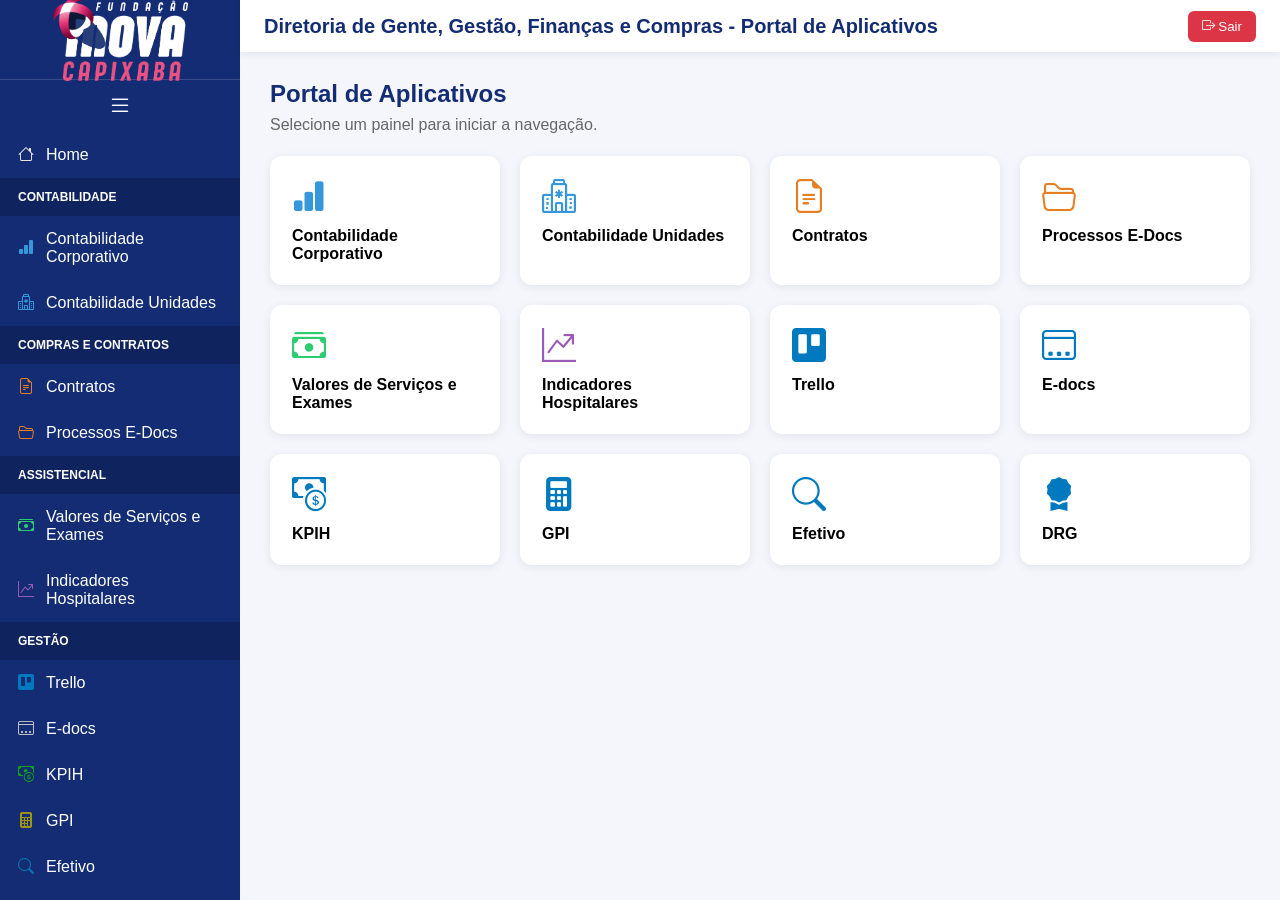
==== index.html @ c83c9245 "Update header text in index.html" ====
<!DOCTYPE html>
<html lang="pt-BR">
<head>
<meta charset="UTF-8">
<meta name="viewport" content="width=device-width, initial-scale=1.0">
<title>Portal BI Fundação INOVA - V2</title>
<link rel="icon" href="img/icone_inova.png" type="image/png">
<link rel="apple-touch-icon" href="img/icone_inova.png">
<link rel="stylesheet" href="css/style.css">
<link rel="stylesheet" href="https://cdn.jsdelivr.net/npm/bootstrap-icons@1.11.3/font/bootstrap-icons.min.css">
</head>

<body>

<div class="toggle-float" onclick="voltarPortal()">
    <i class="bi bi-arrow-left"></i>
</div>

<aside class="sidebar">

    <div class="logo">
        <img src="img/logo-inova.png" alt="Fundação INOVA">
    </div>

    <div class="toggle" onclick="toggleMenu()">
        <i class="bi bi-list"></i>
    </div>

    <nav class="menu" id="menuContainer">
        <!-- Gerado automaticamente pelo app.js -->
    </nav>

</aside>

<main class="content">

    <header class="header">

        <div class="header-title">
            Diretoria de Gente, Gestão, Finanças e Compras - Portal de Aplicativos
        </div>

        <div class="user-area">

            <button class="logout" onclick="logout()">
                <i class="bi bi-box-arrow-right"></i>
                Sair
            </button>

        </div>

    </header>

    <section id="home">

        <h1 class="titulo-home">
             Portal de Aplicativos
        </h1>

        <p class="subtitulo-home">
            Selecione um painel para iniciar a navegação.
        </p>

        <div id="cardsContainer" class="cards">
            <!-- Gerado automaticamente -->
        </div>

    </section>

    <section id="viewer">

        <iframe
            id="painelFrame"
            title="Power BI">
        </iframe>

    </section>

</main>

<div id="modalAbrir" class="modal">

    <div class="modal-box">

        <h2>Abrir Painel</h2>

        <h3 id="tituloPainel"></h3>

        <p>Como deseja visualizar este painel?</p>

        <div class="modal-buttons">

            <button class="btn-modal btn-portal"
                    onclick="abrirNoPortal()">
                <i class="bi bi-display"></i>
                Abrir no Portal
            </button>

            <button class="btn-modal btn-novaaba"
                    onclick="abrirNovaAba()">
                <i class="bi bi-box-arrow-up-right"></i>
                Abrir em Nova Aba
            </button>

            <button class="btn-modal btn-cancelar"
                    onclick="fecharModal()">
                Cancelar
            </button>

        </div>

    </div>

</div>

<script src="js/app.js"></script>

</body>
</html>
---- css/style.css ----
*{
    margin:0;
    padding:0;
    box-sizing:border-box;
    font-family:'Segoe UI',sans-serif;
}

:root{
    --menu-expanded:240px;
    --menu-collapsed:70px;

    --azul:#132c73;
    --azul-header:#0f245e;
    --azul-hover:#1d4ed8;

    --fundo:#f4f6fb;

    --header-height:52px;
}

body{
    display:flex;
    min-height:100vh;
    background:var(--fundo);
    overflow:hidden;
}

.sidebar{
    width:var(--menu-expanded);
    height:100vh;
    display:flex;
    flex-direction:column;
    background:var(--azul);
    color:#fff;
    overflow:hidden;
    transition:.25s;
}

.sidebar.collapsed{
    width:var(--menu-collapsed);
}

.logo{
    height:80px;
    display:flex;
    align-items:center;
    justify-content:center;
    border-bottom:1px solid rgba(255,255,255,.15);
}

.logo img{
    width:135px;
    transition:.25s;
}

.sidebar.collapsed .logo img{
    width:38px;
}

.toggle{
    height:52px;
    display:flex;
    justify-content:center;
    align-items:center;
    cursor:pointer;
    font-size:24px;
}

.toggle:hover{
    background:rgba(255,255,255,.08);
}

.menu{
    flex:1;
    overflow-y:auto;
    overflow-x:hidden;
    -webkit-overflow-scrolling:touch;
    touch-action:pan-y;
}

.menu-title{
    padding:12px 18px;
    background:var(--azul-header);
    text-transform:uppercase;
    font-size:12px;
    font-weight:700;
}

.menu-item{
    display:flex;
    align-items:center;
    gap:12px;
    padding:14px 18px;
    cursor:pointer;
    transition:.2s;
}

.menu-item:hover{
    background:var(--azul-hover);
}

.sidebar.collapsed .menu-title{
    display:none;
}

.sidebar.collapsed .menu-item{
    justify-content:center;
}

.sidebar.collapsed .menu-item span{
    display:none;
}

.content{
    flex:1;
    display:flex;
    flex-direction:column;
    min-width:0;
}

.header{
    height:var(--header-height);
    background:#fff;
    display:flex;
    align-items:center;
    justify-content:space-between;
    padding:0 24px;
    box-shadow:0 2px 8px rgba(0,0,0,.08);
}

.header-title{
    color:var(--azul);
    font-weight:700;
    font-size:20px;
}

.logout{
    background:#dc3545;
    color:#fff;
    border:none;
    border-radius:6px;
    padding:8px 14px;
    cursor:pointer;
}

.logout:hover{
    background:#b02a37;
}

#home{
    flex:1;
    overflow:auto;
}

.titulo-home{
    color:var(--azul);
    padding:28px 30px 8px;
}

.subtitulo-home{
    color:#666;
    padding:0 30px 22px;
}

.cards{
    padding:0 30px 30px;
    display:grid;
    grid-template-columns:repeat(auto-fit,minmax(220px,1fr));
    gap:20px;
}

.card{
    background:#fff;
    border-radius:12px;
    padding:22px;
    box-shadow:0 2px 10px rgba(0,0,0,.08);
    cursor:pointer;
    transition:.2s;
}

.card:hover{
    transform:translateY(-4px);
}

#viewer{
    display:none;
    position:fixed;
    inset:0;
    z-index:100;
    background:#fff;
}

#viewer iframe{
    width:100%;
    height:100%;
    border:none;
}

.dashboard-mode .header,
.dashboard-mode .sidebar{
    display:none;
}

.toggle-float{
    position:fixed;
    top:10px;
    left:10px;
    width:42px;
    height:42px;
    border-radius:8px;
    display:none;
    justify-content:center;
    align-items:center;
    background:var(--azul);
    color:#fff;
    cursor:pointer;
    z-index:9999;
}

.dashboard-mode .toggle-float{
    display:flex;
}

.modal{
    position:fixed;
    inset:0;
    display:none;
    align-items:center;
    justify-content:center;
    background:rgba(0,0,0,.45);
    z-index:20000;
}

.modal.show{
    display:flex;
}

.modal-box{
    width:390px;
    max-width:92%;
    background:#fff;
    border-radius:12px;
    padding:26px;
    text-align:center;
    box-shadow:0 10px 35px rgba(0,0,0,.25);
}

.modal-box h2{
    color:var(--azul);
    margin-bottom:8px;
}

#tituloPainel{
    margin-bottom:14px;
    color:#555;
    font-size:18px;
}

.modal-buttons{
    display:flex;
    flex-direction:column;
    gap:12px;
    margin-top:18px;
}

.btn-modal{
    border:none;
    border-radius:8px;
    padding:13px;
    cursor:pointer;
    font-size:15px;
}

.btn-portal{
    background:var(--azul);
    color:#fff;
}

.btn-novaaba{
    background:#198754;
    color:#fff;
}

.btn-cancelar{
    background:#e9ecef;
}

@media (max-width:1024px){
    .cards{
        grid-template-columns:repeat(auto-fit,minmax(180px,1fr));
    }
}
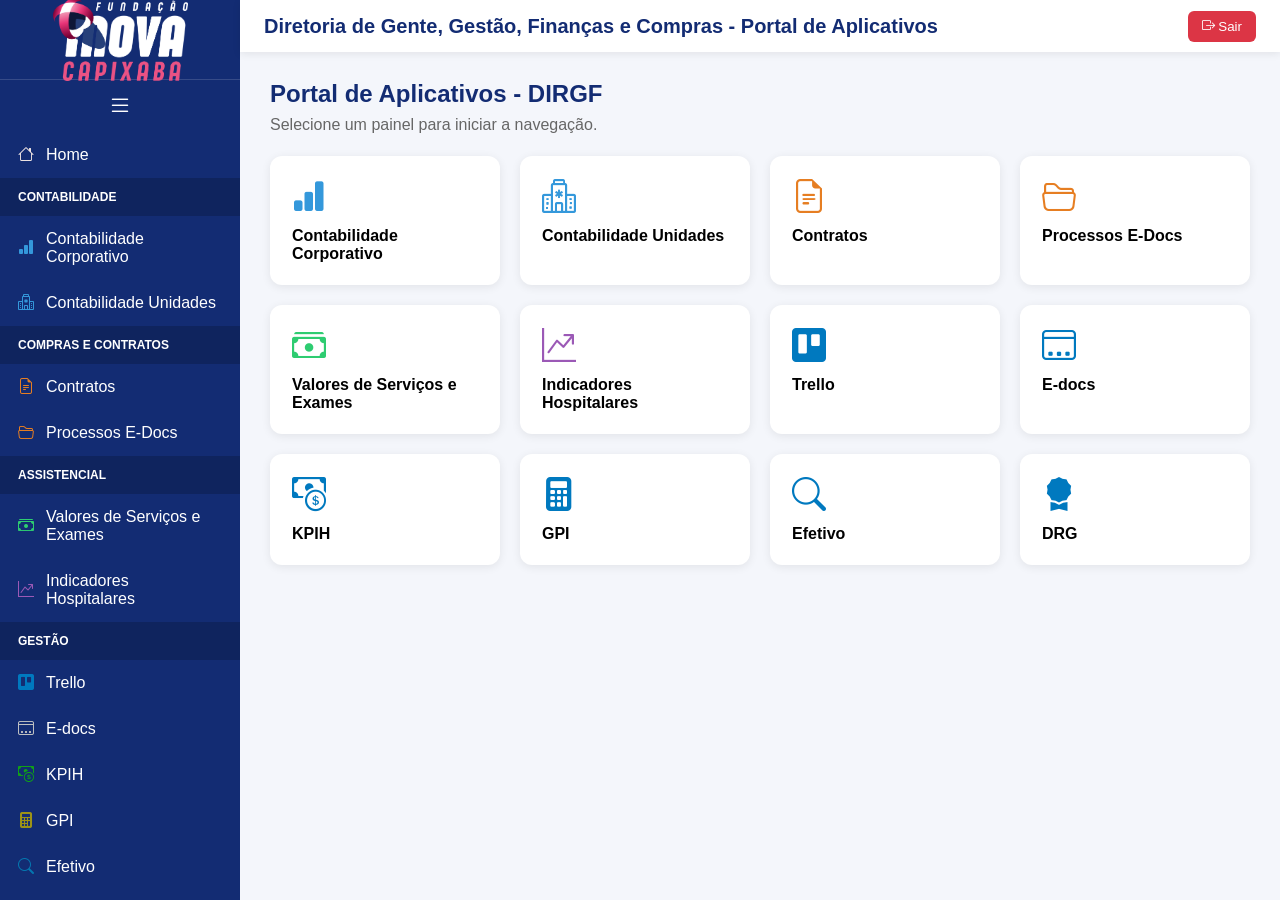
==== commit 60a01e92: "Add files via upload" ====
--- a/index.html
+++ b/index.html
@@ -1,119 +1,119 @@
-<!DOCTYPE html>
-<html lang="pt-BR">
-<head>
-<meta charset="UTF-8">
-<meta name="viewport" content="width=device-width, initial-scale=1.0">
-<title>Portal BI Fundação INOVA - V2</title>
-<link rel="icon" href="img/icone_inova.png" type="image/png">
-<link rel="apple-touch-icon" href="img/icone_inova.png">
-<link rel="stylesheet" href="css/style.css">
-<link rel="stylesheet" href="https://cdn.jsdelivr.net/npm/bootstrap-icons@1.11.3/font/bootstrap-icons.min.css">
-</head>
-
-<body>
-
-<div class="toggle-float" onclick="voltarPortal()">
-    <i class="bi bi-arrow-left"></i>
-</div>
-
-<aside class="sidebar">
-
-    <div class="logo">
-        <img src="img/logo-inova.png" alt="Fundação INOVA">
-    </div>
-
-    <div class="toggle" onclick="toggleMenu()">
-        <i class="bi bi-list"></i>
-    </div>
-
-    <nav class="menu" id="menuContainer">
-        <!-- Gerado automaticamente pelo app.js -->
-    </nav>
-
-</aside>
-
-<main class="content">
-
-    <header class="header">
-
-        <div class="header-title">
-            Diretoria de Gente, Gestão, Finanças e Compras - Portal de Aplicativos
-        </div>
-
-        <div class="user-area">
-
-            <button class="logout" onclick="logout()">
-                <i class="bi bi-box-arrow-right"></i>
-                Sair
-            </button>
-
-        </div>
-
-    </header>
-
-    <section id="home">
-
-        <h1 class="titulo-home">
-             Portal de Aplicativos
-        </h1>
-
-        <p class="subtitulo-home">
-            Selecione um painel para iniciar a navegação.
-        </p>
-
-        <div id="cardsContainer" class="cards">
-            <!-- Gerado automaticamente -->
-        </div>
-
-    </section>
-
-    <section id="viewer">
-
-        <iframe
-            id="painelFrame"
-            title="Power BI">
-        </iframe>
-
-    </section>
-
-</main>
-
-<div id="modalAbrir" class="modal">
-
-    <div class="modal-box">
-
-        <h2>Abrir Painel</h2>
-
-        <h3 id="tituloPainel"></h3>
-
-        <p>Como deseja visualizar este painel?</p>
-
-        <div class="modal-buttons">
-
-            <button class="btn-modal btn-portal"
-                    onclick="abrirNoPortal()">
-                <i class="bi bi-display"></i>
-                Abrir no Portal
-            </button>
-
-            <button class="btn-modal btn-novaaba"
-                    onclick="abrirNovaAba()">
-                <i class="bi bi-box-arrow-up-right"></i>
-                Abrir em Nova Aba
-            </button>
-
-            <button class="btn-modal btn-cancelar"
-                    onclick="fecharModal()">
-                Cancelar
-            </button>
-
-        </div>
-
-    </div>
-
-</div>
-
-<script src="js/app.js"></script>
-
-</body>
-</html>
+<!DOCTYPE html>
+<html lang="pt-BR">
+<head>
+<meta charset="UTF-8">
+<meta name="viewport" content="width=device-width, initial-scale=1.0">
+<title>Portal BI Fundação INOVA - V2</title>
+<link rel="icon" href="img/icone_inova.png" type="image/png">
+<link rel="apple-touch-icon" href="img/icone_inova.png">
+<link rel="stylesheet" href="css/style.css">
+<link rel="stylesheet" href="https://cdn.jsdelivr.net/npm/bootstrap-icons@1.11.3/font/bootstrap-icons.min.css">
+</head>
+
+<body>
+
+<div class="toggle-float" onclick="voltarPortal()">
+    <i class="bi bi-arrow-left"></i>
+</div>
+
+<aside class="sidebar">
+
+    <div class="logo">
+        <img src="img/logo-inova.png" alt="Fundação INOVA">
+    </div>
+
+    <div class="toggle" onclick="toggleMenu()">
+        <i class="bi bi-list"></i>
+    </div>
+
+    <nav class="menu" id="menuContainer">
+        <!-- Gerado automaticamente pelo app.js -->
+    </nav>
+
+</aside>
+
+<main class="content">
+
+    <header class="header">
+
+        <div class="header-title">
+            Diretoria de Gente, Gestão, Finanças e Compras - Portal de Aplicativos
+        </div>
+
+        <div class="user-area">
+
+            <button class="logout" onclick="logout()">
+                <i class="bi bi-box-arrow-right"></i>
+                Sair
+            </button>
+
+        </div>
+
+    </header>
+
+    <section id="home">
+
+        <h1 class="titulo-home">
+             Portal de Aplicativos - DIRGF
+        </h1>
+
+        <p class="subtitulo-home">
+            Selecione um painel para iniciar a navegação.
+        </p>
+
+        <div id="cardsContainer" class="cards">
+            <!-- Gerado automaticamente -->
+        </div>
+
+    </section>
+
+    <section id="viewer">
+
+        <iframe
+            id="painelFrame"
+            title="Power BI">
+        </iframe>
+
+    </section>
+
+</main>
+
+<div id="modalAbrir" class="modal">
+
+    <div class="modal-box">
+
+        <h2>Abrir Painel</h2>
+
+        <h3 id="tituloPainel"></h3>
+
+        <p>Como deseja visualizar este painel?</p>
+
+        <div class="modal-buttons">
+
+            <button class="btn-modal btn-portal"
+                    onclick="abrirNoPortal()">
+                <i class="bi bi-display"></i>
+                Abrir no Portal
+            </button>
+
+            <button class="btn-modal btn-novaaba"
+                    onclick="abrirNovaAba()">
+                <i class="bi bi-box-arrow-up-right"></i>
+                Abrir em Nova Aba
+            </button>
+
+            <button class="btn-modal btn-cancelar"
+                    onclick="fecharModal()">
+                Cancelar
+            </button>
+
+        </div>
+
+    </div>
+
+</div>
+
+<script src="js/app.js"></script>
+
+</body>
+</html>
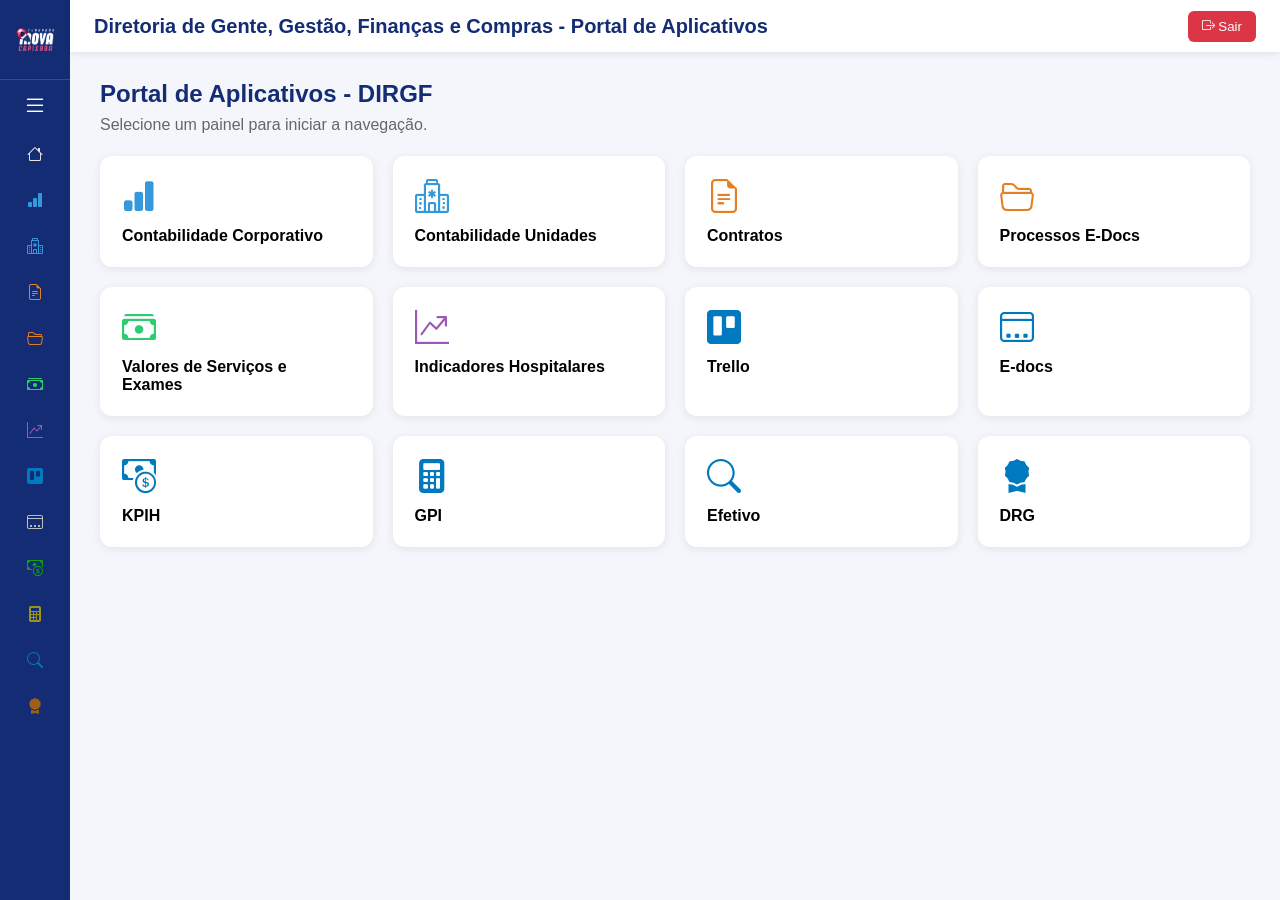
==== commit 9f8648aa: "Update index.html" ====
--- a/index.html
+++ b/index.html
@@ -16,7 +16,7 @@
     <i class="bi bi-arrow-left"></i>
 </div>
 
-<aside class="sidebar">
+<aside class="sidebar collapsed">
 
     <div class="logo">
         <img src="img/logo-inova.png" alt="Fundação INOVA">
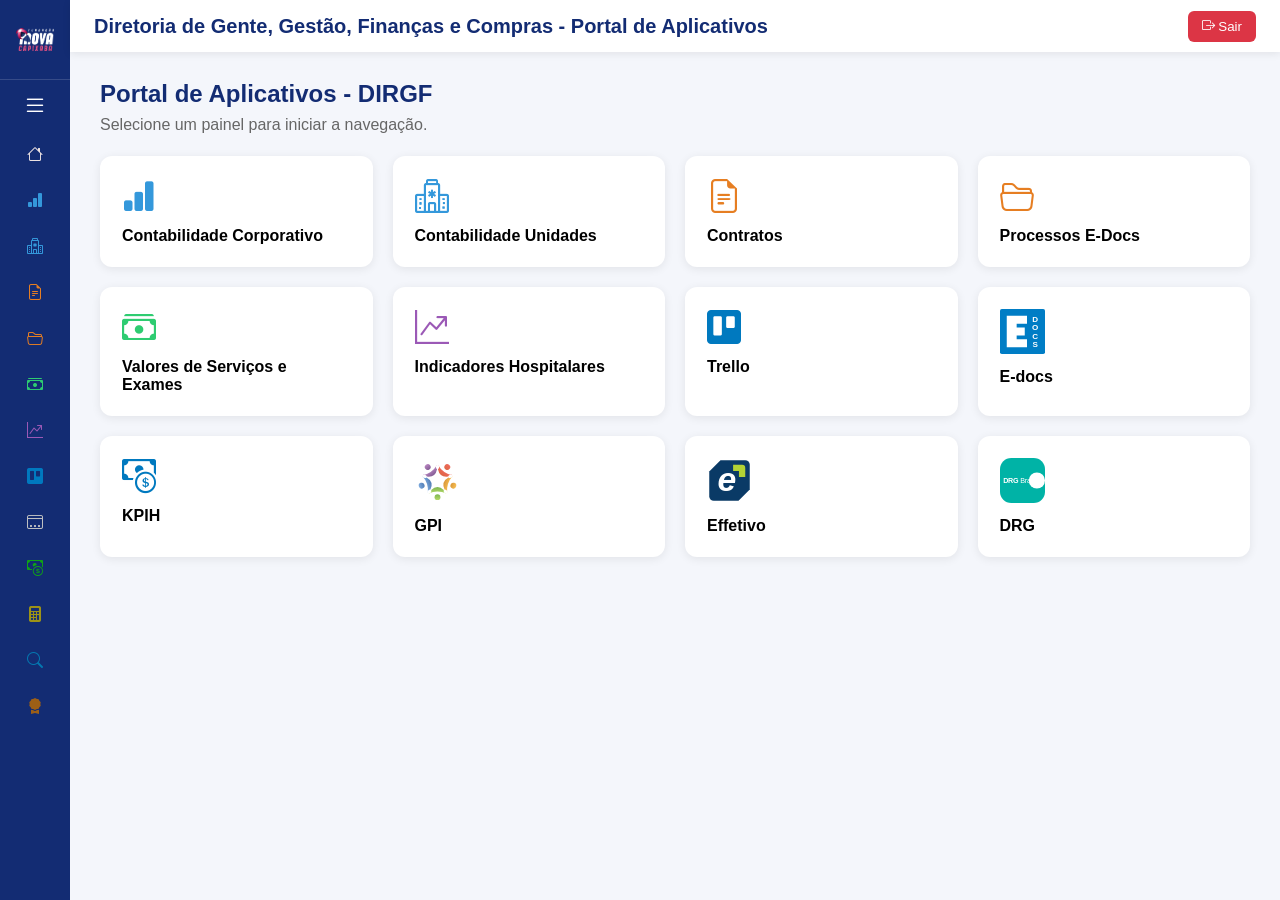
==== commit b7504b71: "Update HTML structure and title for DIRGF portal" ====
--- a/index.html
+++ b/index.html
@@ -3,7 +3,7 @@
 <head>
 <meta charset="UTF-8">
 <meta name="viewport" content="width=device-width, initial-scale=1.0">
-<title>Portal BI Fundação INOVA - V2</title>
+<title>Portal APPS DIRGF</title>
 <link rel="icon" href="img/icone_inova.png" type="image/png">
 <link rel="apple-touch-icon" href="img/icone_inova.png">
 <link rel="stylesheet" href="css/style.css">
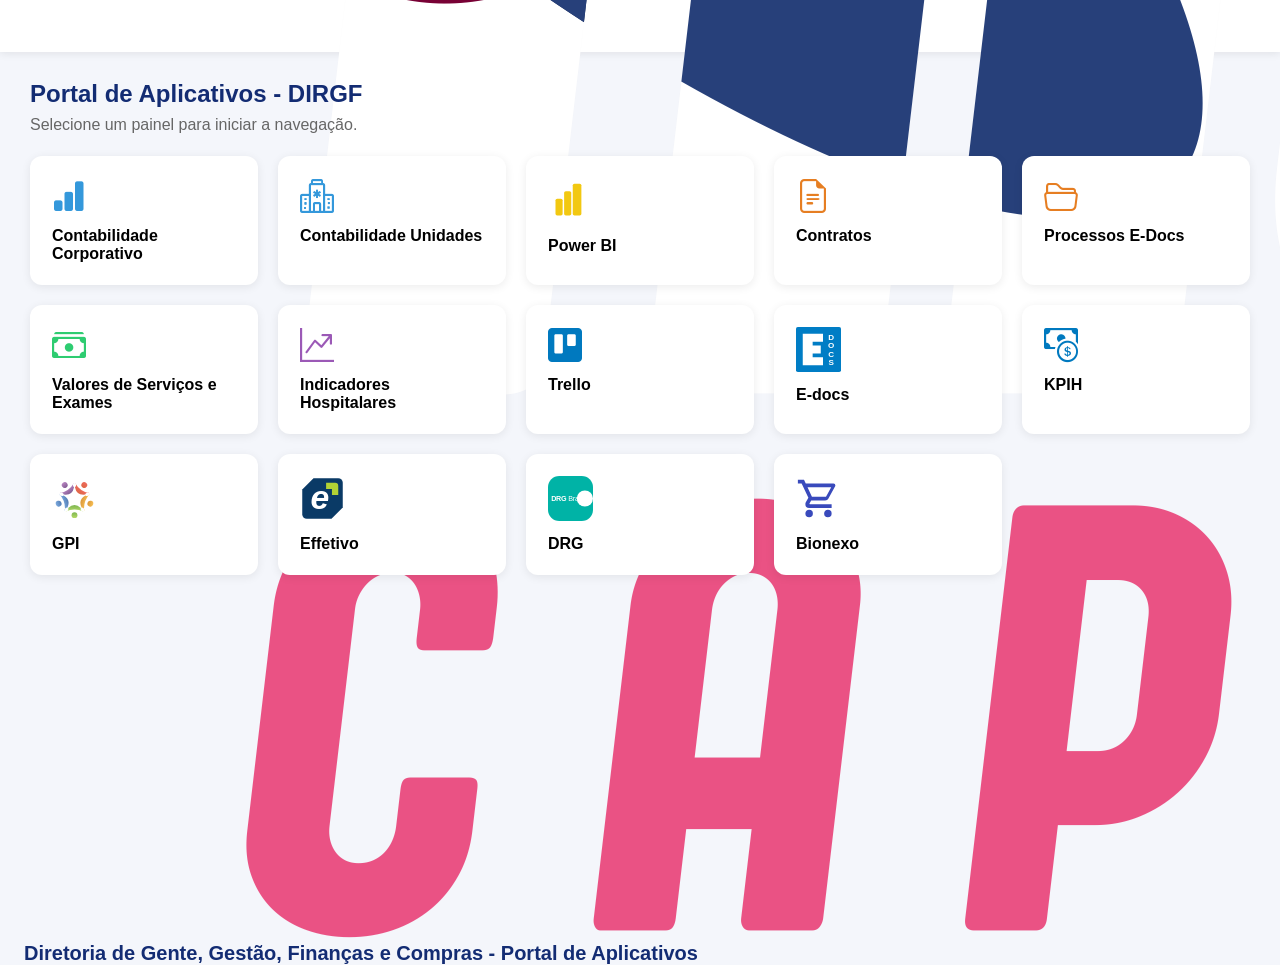
==== commit 683dcd09: "Update index.html" ====
--- a/index.html
+++ b/index.html
@@ -36,8 +36,11 @@
 
     <header class="header">
 
-        <div class="header-title">
-            Diretoria de Gente, Gestão, Finanças e Compras - Portal de Aplicativos
+        <div class="header-left">
+            <img src="img/logo-inova.png" alt="Fundação INOVA" class="header-logo">
+            <div class="header-title">
+                Diretoria de Gente, Gestão, Finanças e Compras - Portal de Aplicativos
+            </div>
         </div>
 
         <div class="user-area">
--- a/css/style.css
+++ b/css/style.css
@@ -1,4 +1,3 @@
-
 *{
     margin:0;
     padding:0;
@@ -286,8 +285,61 @@
     background:#e9ecef;
 }
 
-@media (max-width:1024px){
-    .cards{
-        grid-template-columns:repeat(auto-fit,minmax(180px,1fr));
-    }
-}
+
+
+/* =========================================
+   AJUSTES DE RESPONSIVIDADE (PC & MOBILE)
+   ========================================= */
+
+/* 1. NAVEGADOR PC: Esconde o menu lateral (telas maiores que 1024px) */
+@media (min-width: 1025px) {
+    .sidebar {
+        display: none !important;
+    }
+}
+
+/* 2. SMARTPHONES: Mantém o menu, mas ajusta a rolagem e os cards */
+@media (max-width: 1024px) {
+    /* Trava a área de conteúdo no tamanho exato da tela */
+    .content {
+        height: 100vh;
+        max-height: 100vh;
+        overflow: hidden; /* Deixa o cabeçalho fixo e segura o tamanho */
+    }
+
+    /* Força a criação da barra de rolagem apenas na área dos cards */
+    #home {
+        flex: 1;
+        overflow-y: auto !important; 
+        -webkit-overflow-scrolling: touch; /* Rolagem fluida no mobile */
+        height: auto; 
+    }
+
+    /* Ajusta os cards para 1 por linha e dá espaço no final para rolagem */
+    .cards {
+        grid-template-columns: 1fr; 
+        padding: 15px; 
+        padding-bottom: 80px; /* Garante que o último card não fique escondido lá embaixo */
+    }
+
+    /* Reduz espaçamentos para caber melhor na tela do celular */
+    .titulo-home {
+        padding: 20px 15px 5px;
+        font-size: 22px;
+    }
+
+    .subtitulo-home {
+        padding: 0 15px 20px;
+        font-size: 14px;
+    }
+
+    /* Ajustes no cabeçalho */
+    .header {
+        padding: 0 15px;
+    }
+
+    .header-title {
+        font-size: 13px; 
+        white-space: normal; 
+    }
+}
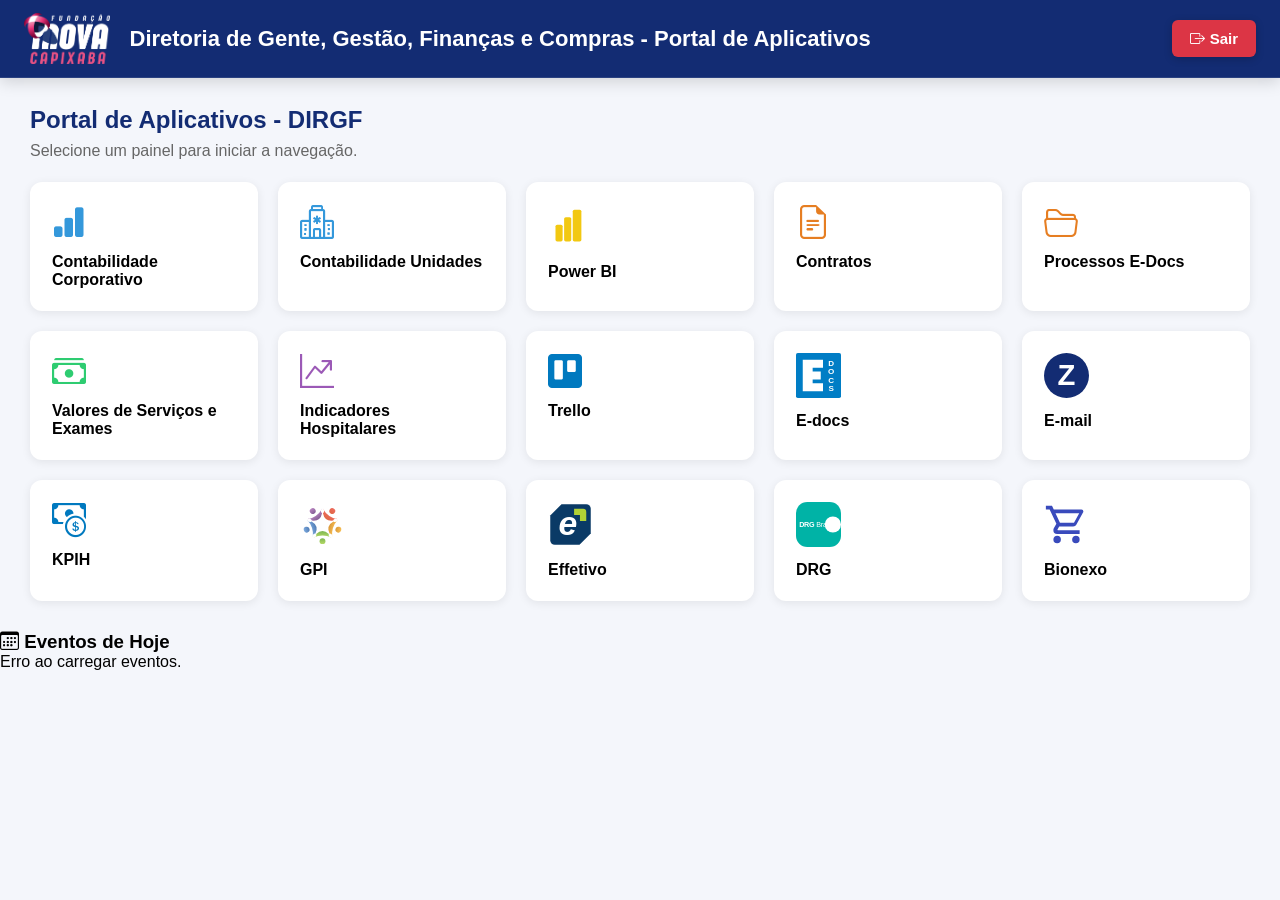
==== commit f0f7dee8: "Update index.html" ====
--- a/index.html
+++ b/index.html
@@ -68,6 +68,25 @@
             <!-- Gerado automaticamente -->
         </div>
 
+
+<!-- ========================================== -->
+        <!-- AGENDA DE HOJE (Abaixo dos cards) -->
+        <!-- ========================================== -->
+        <div id="agenda-container" class="agenda-hoje">
+            <h3><i class="bi bi-calendar3"></i> Eventos de Hoje</h3>
+            <ul id="lista-eventos">
+                <li><i class="bi bi-arrow-clockwise"></i> Carregando agenda...</li>
+            </ul>
+        </div>
+        <!-- ========================================== -->
+
+    </section>
+
+
+
+
+
+        
     </section>
 
     <section id="viewer">
--- a/css/style.css
+++ b/css/style.css
@@ -128,10 +128,32 @@
     box-shadow:0 2px 8px rgba(0,0,0,.08);
 }
 
-.header-title{
-    color:var(--azul);
-    font-weight:700;
-    font-size:20px;
+/* =========================================
+   CABEÇALHO (PC & MOBILE)
+   ========================================= */
+.header-left {
+    display: flex;
+    align-items: center;
+    gap: 20px;
+    overflow: hidden; /* Impede que o conteúdo vaze da área delimitada */
+    flex: 1; /* Permite que o lado esquerdo ocupe o espaço disponível, mas respeite o botão Sair */
+    padding-right: 20px; /* Dá um respiro antes do botão de Sair */
+}
+
+.header-logo {
+    height: 38px;
+    width: auto;
+    flex-shrink: 0; /* PROTETOR: Impede terminantemente que o logo seja espremido/amassado */
+    object-fit: contain; /* Garante que a proporção da imagem fique intacta */
+}
+
+.header-title {
+    color: var(--azul);
+    font-weight: 700;
+    font-size: 20px;
+    white-space: nowrap; /* PROTETOR: Impede que o texto quebre para a linha de baixo */
+    overflow: hidden; /* Esconde o excesso de texto se a tela for pequena */
+    text-overflow: ellipsis; /* Adiciona "..." no final do texto se ele não couber todo */
 }
 
 .logout{
@@ -291,10 +313,38 @@
    AJUSTES DE RESPONSIVIDADE (PC & MOBILE)
    ========================================= */
 
-/* 1. NAVEGADOR PC: Esconde o menu lateral (telas maiores que 1024px) */
+/* 1. NAVEGADOR PC: Esconde o menu lateral e estiliza o cabeçalho premium */
 @media (min-width: 1025px) {
     .sidebar {
         display: none !important;
+    }
+
+    /* Nova altura de 78px (50% maior) e fundo com o azul da marca */
+    .header {
+        height: 78px !important;
+        background: var(--azul) !important;
+        box-shadow: 0 4px 15px rgba(0, 0, 0, 0.15) !important;
+        border-bottom: 1px solid rgba(255, 255, 255, 0.1); /* Linha sutil para acabamento */
+        transition: all 0.3s ease;
+    }
+
+    /* Texto em branco para dar contraste perfeito sobre o fundo escuro */
+    .header-title {
+        color: #ffffff !important;
+        font-size: 22px; /* Fonte ligeiramente maior para acompanhar a barra robusta */
+    }
+
+    /* Logo ampliado proporcionalmente para preencher a nova altura */
+    .header-logo {
+        height: 52px !important;
+    }
+
+    /* Botão Sair ligeiramente mais robusto e elegante para o novo cabeçalho */
+    .logout {
+        padding: 10px 18px;
+        font-size: 15px;
+        font-weight: 600;
+        box-shadow: 0 2px 8px rgba(0, 0, 0, 0.2);
     }
 }
 
@@ -304,25 +354,25 @@
     .content {
         height: 100vh;
         max-height: 100vh;
-        overflow: hidden; /* Deixa o cabeçalho fixo e segura o tamanho */
+        overflow: hidden; 
     }
 
     /* Força a criação da barra de rolagem apenas na área dos cards */
     #home {
         flex: 1;
         overflow-y: auto !important; 
-        -webkit-overflow-scrolling: touch; /* Rolagem fluida no mobile */
+        -webkit-overflow-scrolling: touch; 
         height: auto; 
     }
 
-    /* Ajusta os cards para 1 por linha e dá espaço no final para rolagem */
+    /* Ajusta os cards para 1 por linha */
     .cards {
         grid-template-columns: 1fr; 
         padding: 15px; 
-        padding-bottom: 80px; /* Garante que o último card não fique escondido lá embaixo */
-    }
-
-    /* Reduz espaçamentos para caber melhor na tela do celular */
+        padding-bottom: 80px; 
+    }
+
+    /* Reduz espaçamentos dos títulos na página inicial */
     .titulo-home {
         padding: 20px 15px 5px;
         font-size: 22px;
@@ -333,13 +383,18 @@
         font-size: 14px;
     }
 
-    /* Ajustes no cabeçalho */
+    /* Ajustes no cabeçalho para Mobile */
     .header {
         padding: 0 15px;
     }
 
+    /* NOVIDADE: Esconde o título longo no celular para não poluir e não espremer o botão */
     .header-title {
-        font-size: 13px; 
-        white-space: normal; 
-    }
-}
+        display: none; 
+    }
+
+    /* CORREÇÃO: Esconde o logo na barra superior do celular (ele já está no menu lateral) */
+    .header-logo {
+        display: none !important;
+    }
+}
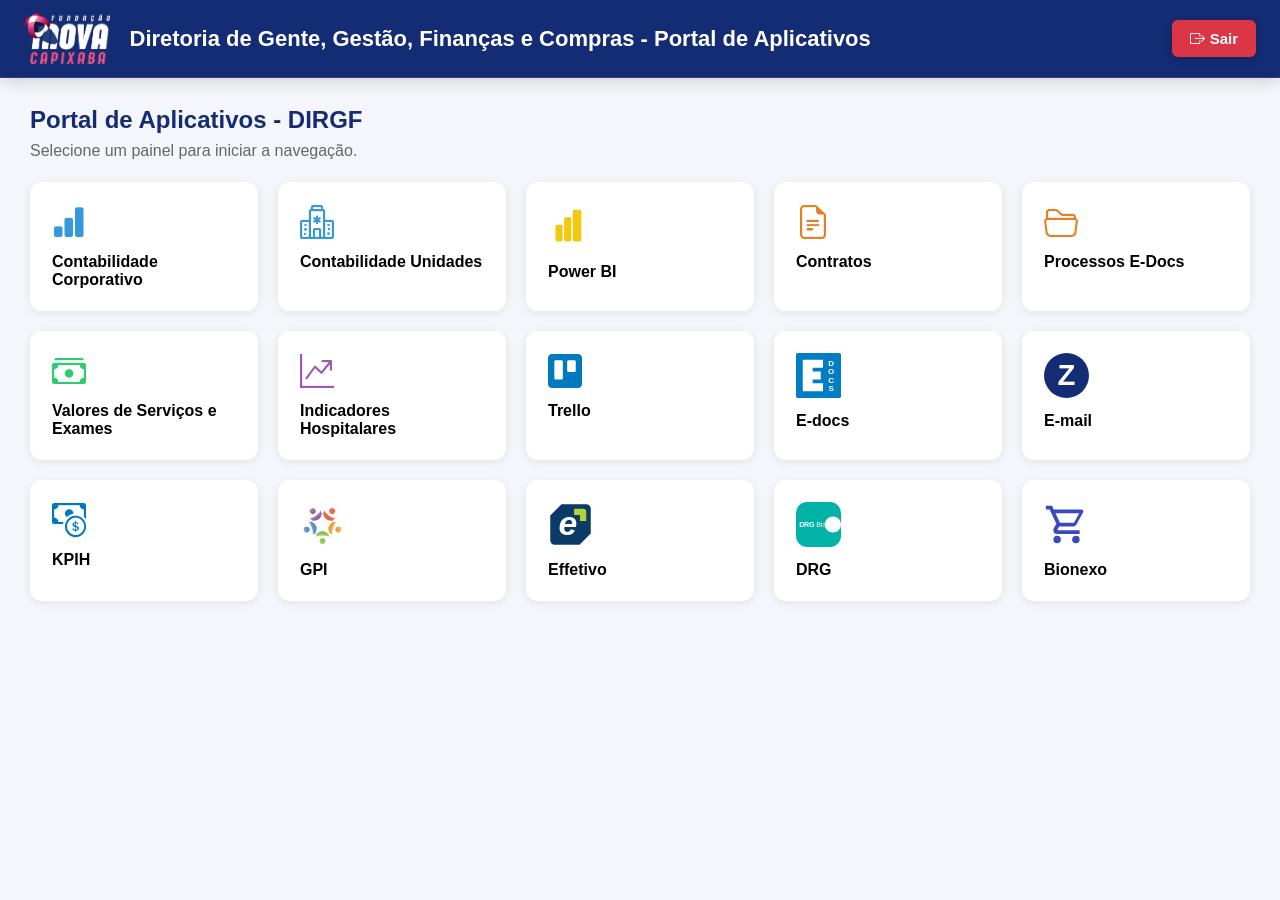
==== commit 34dbadd3: "Fix HTML formatting and clean up code" ====
--- a/index.html
+++ b/index.html
@@ -68,27 +68,7 @@
             <!-- Gerado automaticamente -->
         </div>
 
-
-<!-- ========================================== -->
-        <!-- AGENDA DE HOJE (Abaixo dos cards) -->
-        <!-- ========================================== -->
-        <div id="agenda-container" class="agenda-hoje">
-            <h3><i class="bi bi-calendar3"></i> Eventos de Hoje</h3>
-            <ul id="lista-eventos">
-                <li><i class="bi bi-arrow-clockwise"></i> Carregando agenda...</li>
-            </ul>
-        </div>
-        <!-- ========================================== -->
-
     </section>
-
-
-
-
-
-        
-    </section>
-
     <section id="viewer">
 
         <iframe
--- a/css/style.css
+++ b/css/style.css
@@ -398,3 +398,63 @@
         display: none !important;
     }
 }
+
+/* Estilos para a Agenda de Hoje */
+.agenda-hoje {
+    margin-top: 40px;
+    background-color: #ffffff;
+    border-radius: 8px;
+    padding: 20px;
+    box-shadow: 0 4px 6px rgba(0, 0, 0, 0.1);
+    max-width: 100%;
+}
+
+.agenda-hoje h3 {
+    margin-top: 0;
+    color: #333333;
+    font-size: 1.2rem;
+    border-bottom: 2px solid #eeeeee;
+    padding-bottom: 10px;
+    margin-bottom: 15px;
+    display: flex;
+    align-items: center;
+    gap: 10px;
+}
+
+.agenda-hoje h3 i {
+    color: #0056b3; /* Cor do ícone - mude para a cor principal da INOVA se quiser */
+}
+
+#lista-eventos {
+    list-style-type: none;
+    padding: 0;
+    margin: 0;
+}
+
+#lista-eventos li {
+    padding: 12px 10px;
+    border-bottom: 1px solid #f0f0f0;
+    color: #555555;
+    font-size: 1rem;
+    display: flex;
+    align-items: center;
+}
+
+#lista-eventos li::before {
+    content: "\F287"; /* Ícone de check do Bootstrap Icons */
+    font-family: "bootstrap-icons";
+    margin-right: 10px;
+    color: #28a745;
+}
+
+#lista-eventos li:last-child {
+    border-bottom: none;
+}
+
+
+
+
+
+
+
+
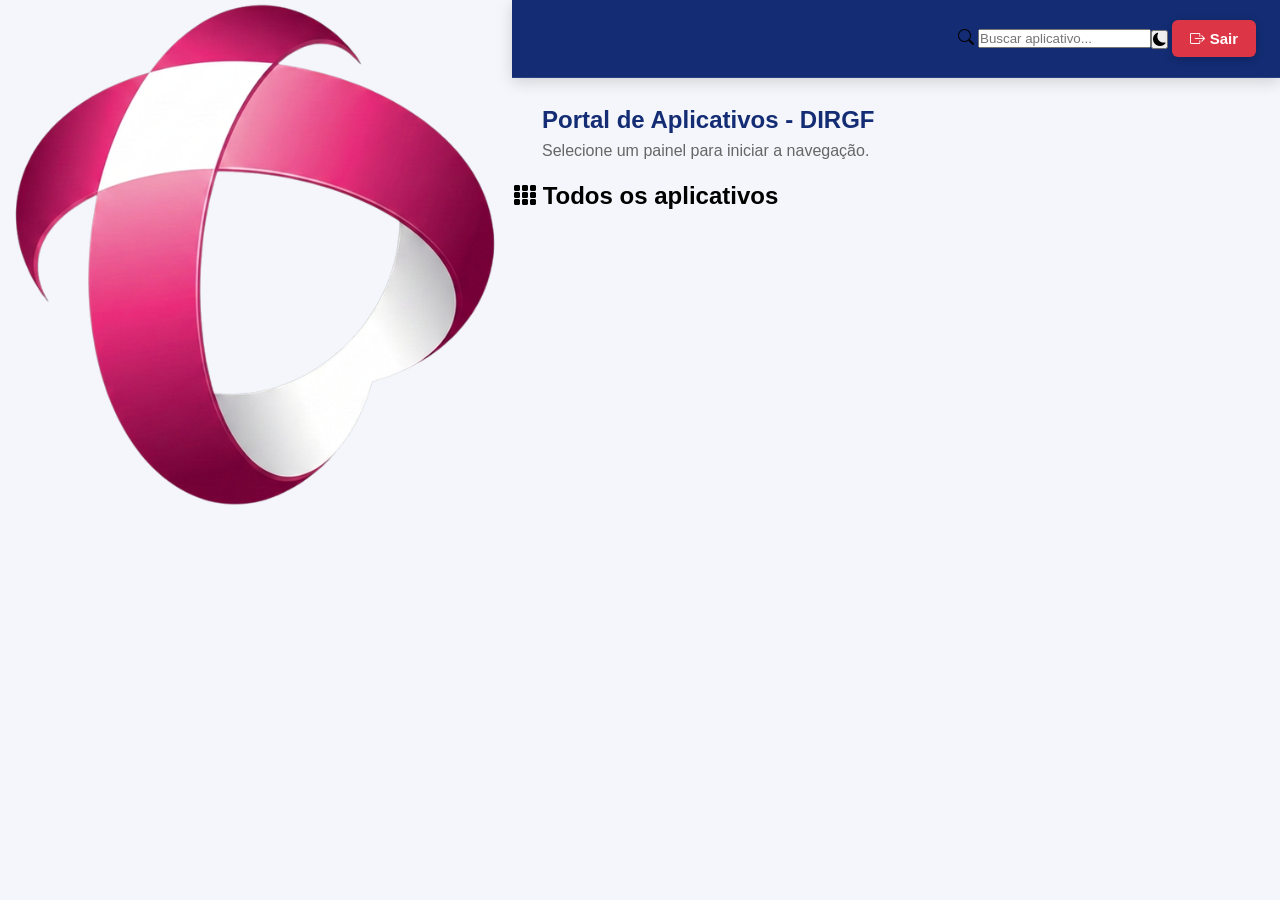
==== commit 61c5992a: "Add files via upload" ====
--- a/index.html
+++ b/index.html
@@ -1,121 +1,123 @@
-<!DOCTYPE html>
-<html lang="pt-BR">
-<head>
-<meta charset="UTF-8">
-<meta name="viewport" content="width=device-width, initial-scale=1.0">
-<title>Portal APPS DIRGF</title>
-<link rel="icon" href="img/icone_inova.png" type="image/png">
-<link rel="apple-touch-icon" href="img/icone_inova.png">
-<link rel="stylesheet" href="css/style.css">
-<link rel="stylesheet" href="https://cdn.jsdelivr.net/npm/bootstrap-icons@1.11.3/font/bootstrap-icons.min.css">
-</head>
-
-<body>
-
-<div class="toggle-float" onclick="voltarPortal()">
-    <i class="bi bi-arrow-left"></i>
-</div>
-
-<aside class="sidebar collapsed">
-
-    <div class="logo">
-        <img src="img/logo-inova.png" alt="Fundação INOVA">
-    </div>
-
-    <div class="toggle" onclick="toggleMenu()">
-        <i class="bi bi-list"></i>
-    </div>
-
-    <nav class="menu" id="menuContainer">
-        <!-- Gerado automaticamente pelo app.js -->
-    </nav>
-
-</aside>
-
-<main class="content">
-
-    <header class="header">
-
-        <div class="header-left">
-            <img src="img/logo-inova.png" alt="Fundação INOVA" class="header-logo">
-            <div class="header-title">
-                Diretoria de Gente, Gestão, Finanças e Compras - Portal de Aplicativos
-            </div>
-        </div>
-
-        <div class="user-area">
-
-            <button class="logout" onclick="logout()">
-                <i class="bi bi-box-arrow-right"></i>
-                Sair
-            </button>
-
-        </div>
-
-    </header>
-
-    <section id="home">
-
-        <h1 class="titulo-home">
-             Portal de Aplicativos - DIRGF
-        </h1>
-
-        <p class="subtitulo-home">
-            Selecione um painel para iniciar a navegação.
-        </p>
-
-        <div id="cardsContainer" class="cards">
-            <!-- Gerado automaticamente -->
-        </div>
-
-    </section>
-    <section id="viewer">
-
-        <iframe
-            id="painelFrame"
-            title="Power BI">
-        </iframe>
-
-    </section>
-
-</main>
-
-<div id="modalAbrir" class="modal">
-
-    <div class="modal-box">
-
-        <h2>Abrir Painel</h2>
-
-        <h3 id="tituloPainel"></h3>
-
-        <p>Como deseja visualizar este painel?</p>
-
-        <div class="modal-buttons">
-
-            <button class="btn-modal btn-portal"
-                    onclick="abrirNoPortal()">
-                <i class="bi bi-display"></i>
-                Abrir no Portal
-            </button>
-
-            <button class="btn-modal btn-novaaba"
-                    onclick="abrirNovaAba()">
-                <i class="bi bi-box-arrow-up-right"></i>
-                Abrir em Nova Aba
-            </button>
-
-            <button class="btn-modal btn-cancelar"
-                    onclick="fecharModal()">
-                Cancelar
-            </button>
-
-        </div>
-
-    </div>
-
-</div>
-
-<script src="js/app.js"></script>
-
-</body>
-</html>
+<!DOCTYPE html>
+<html lang="pt-BR">
+<head>
+<meta charset="UTF-8">
+<meta name="viewport" content="width=device-width, initial-scale=1.0">
+<title>Portal APPS DIRGF</title>
+<meta name="description" content="Portal de aplicativos da Diretoria de Gente, Gestão, Finanças e Compras - Fundação INOVA">
+<meta name="theme-color" content="#132c73">
+
+<link rel="icon" href="img/icone_inova.png" type="image/png">
+<link rel="apple-touch-icon" href="img/icone_inova.png">
+<link rel="manifest" href="manifest.json">
+
+<link rel="stylesheet" href="css/style.css">
+<link rel="stylesheet" href="https://cdn.jsdelivr.net/npm/bootstrap-icons@1.11.3/font/bootstrap-icons.min.css">
+</head>
+
+<body>
+
+<!-- Sidebar REDUZIDA: só aparece quando um painel/app está aberto -->
+<aside class="sidebar-reduzida" id="sidebarReduzida">
+    <div class="logo-mini">
+        <img src="img/icone_inova.png" alt="Fundação INOVA">
+    </div>
+    <nav class="menu-reduzido" id="menuReduzidoContainer" aria-label="Menu de aplicativos">
+        <!-- Gerado automaticamente pelo app.js -->
+    </nav>
+</aside>
+
+<main class="content">
+
+    <header class="header">
+
+        <div class="header-left">
+            <div class="header-title" id="headerTitulo"></div>
+        </div>
+
+        <div class="header-busca">
+            <i class="bi bi-search"></i>
+            <input type="search" id="campoBusca" placeholder="Buscar aplicativo..." aria-label="Buscar aplicativo">
+        </div>
+
+        <div class="user-area">
+
+            <button class="btn-tema" onclick="Portal.alternarTema()" title="Alternar tema claro/escuro" aria-label="Alternar tema">
+                <i class="bi bi-moon-fill" id="iconeTema"></i>
+            </button>
+
+            <button class="logout" onclick="Portal.logout()">
+                <i class="bi bi-box-arrow-right"></i>
+                Sair
+            </button>
+
+        </div>
+
+    </header>
+
+    <!-- ===================== HOME: cards grandes + favoritos + busca ===================== -->
+    <section id="home">
+
+        <h1 class="titulo-home">
+             Portal de Aplicativos - DIRGF
+        </h1>
+
+        <p class="subtitulo-home">
+            Selecione um painel para iniciar a navegação.
+        </p>
+
+        <div id="favoritosWrapper" class="favoritos-wrapper" style="display:none;">
+            <h2 class="secao-titulo"><i class="bi bi-star-fill"></i> Favoritos</h2>
+            <div id="favoritosBar" class="favoritos-bar"></div>
+        </div>
+
+        <h2 class="secao-titulo"><i class="bi bi-grid-3x3-gap-fill"></i> Todos os aplicativos</h2>
+        <div id="cardsContainer" class="cards">
+            <!-- Gerado automaticamente pelo app.js -->
+        </div>
+
+        <footer class="rodape-portal">
+            <span id="versaoRodape"></span>
+        </footer>
+
+    </section>
+
+    <!-- ===================== VISUALIZAÇÃO: frame central (aberto ao clicar em qualquer app) ===================== -->
+    <section id="viewer">
+
+        <div class="viewer-toolbar">
+            <div class="viewer-toolbar-titulo">
+                <i class="bi bi-display"></i>
+                <span id="viewerTitulo"></span>
+            </div>
+            <div class="viewer-toolbar-acoes">
+                <button class="btn-toolbar" onclick="Portal.abrirEmNovaAba()" title="Abrir em nova aba">
+                    <i class="bi bi-box-arrow-up-right"></i> <span>Nova aba</span>
+                </button>
+                <button class="btn-toolbar btn-toolbar-fechar" onclick="Portal.voltarPortal()" title="Fechar e voltar para a Home">
+                    <i class="bi bi-x-lg"></i> <span>Fechar</span>
+                </button>
+            </div>
+        </div>
+
+        <div class="viewer-frame-area">
+            <div id="iframeStatus" class="iframe-overlay"></div>
+            <div id="iframeErro" class="iframe-overlay iframe-erro"></div>
+            <div id="linkPlaceholder" class="iframe-overlay link-placeholder"></div>
+
+            <iframe
+                id="painelFrame"
+                title="Painel"
+                loading="lazy">
+            </iframe>
+        </div>
+
+    </section>
+
+</main>
+
+<script src="js/config.js"></script>
+<script src="js/app.js"></script>
+
+</body>
+</html>
--- a/css/style.css
+++ b/css/style.css
@@ -399,62 +399,3 @@
     }
 }
 
-/* Estilos para a Agenda de Hoje */
-.agenda-hoje {
-    margin-top: 40px;
-    background-color: #ffffff;
-    border-radius: 8px;
-    padding: 20px;
-    box-shadow: 0 4px 6px rgba(0, 0, 0, 0.1);
-    max-width: 100%;
-}
-
-.agenda-hoje h3 {
-    margin-top: 0;
-    color: #333333;
-    font-size: 1.2rem;
-    border-bottom: 2px solid #eeeeee;
-    padding-bottom: 10px;
-    margin-bottom: 15px;
-    display: flex;
-    align-items: center;
-    gap: 10px;
-}
-
-.agenda-hoje h3 i {
-    color: #0056b3; /* Cor do ícone - mude para a cor principal da INOVA se quiser */
-}
-
-#lista-eventos {
-    list-style-type: none;
-    padding: 0;
-    margin: 0;
-}
-
-#lista-eventos li {
-    padding: 12px 10px;
-    border-bottom: 1px solid #f0f0f0;
-    color: #555555;
-    font-size: 1rem;
-    display: flex;
-    align-items: center;
-}
-
-#lista-eventos li::before {
-    content: "\F287"; /* Ícone de check do Bootstrap Icons */
-    font-family: "bootstrap-icons";
-    margin-right: 10px;
-    color: #28a745;
-}
-
-#lista-eventos li:last-child {
-    border-bottom: none;
-}
-
-
-
-
-
-
-
-
